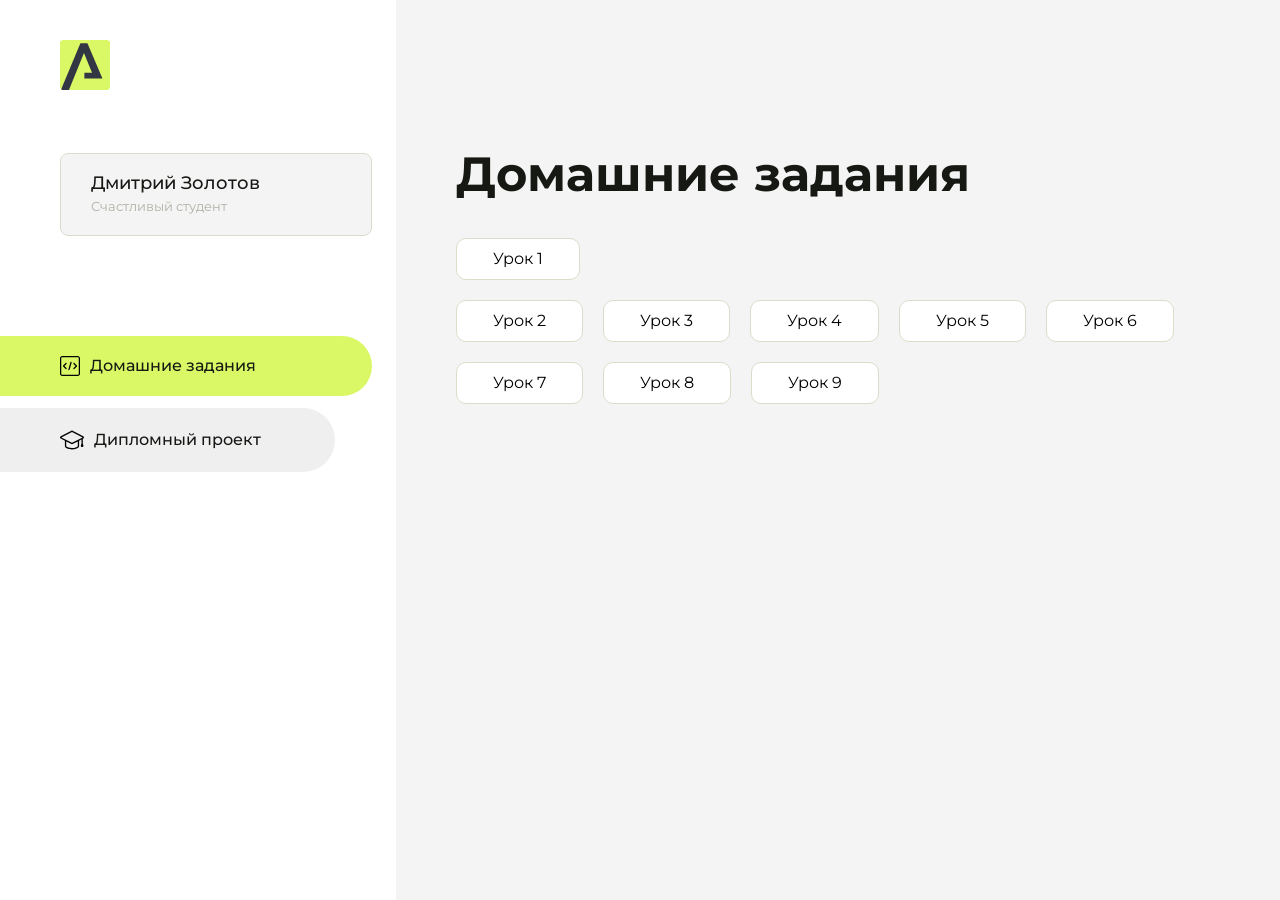
==== index.html @ ab46bfe2 "Update index.html" ====
<!DOCTYPE html>
<html lang="en">
<head>
    <meta charset="UTF-8">
    <meta name="viewport" content="width=device-width, initial-scale=1.0">
    <title>Домашняя работа</title>
    <link rel="shortcut icon" href="src/logo.ico" type="image/x-icon">
    <link rel="preconnect" href="https://fonts.googleapis.com">
    <link rel="preconnect" href="https://fonts.gstatic.com" crossorigin>
    <link href="https://fonts.googleapis.com/css2?family=Montserrat:wght@400;500;700&family=Rubik:wght@500&display=swap"
          rel="stylesheet">
    <link rel="stylesheet" href="src/style.css">
</head>
<body id="body">
<div class="overlay" id="overlay"></div>
<div class="layout">
    <div class="burger" id="burger">
        <svg viewBox="0 0 24 24" fill="none" xmlns="http://www.w3.org/2000/svg">
            <g id="SVGRepo_bgCarrier" stroke-width="0"></g>
            <g id="SVGRepo_tracerCarrier" stroke-linecap="round" stroke-linejoin="round"></g>
            <g id="SVGRepo_iconCarrier">
                <path d="M4 18L20 18" stroke="#DAF765" stroke-width="2" stroke-linecap="round"></path>
                <path d="M4 12L20 12" stroke="#DAF765" stroke-width="2" stroke-linecap="round"></path>
                <path d="M4 6L20 6" stroke="#DAF765" stroke-width="2" stroke-linecap="round"></path>
            </g>
        </svg>
    </div>
    <aside class="sidebar" id="sidebar">
        <div class="sidebar__inner">
            <div class="logo">
                <svg width="50" height="50" viewBox="0 0 50 50" fill="none" xmlns="http://www.w3.org/2000/svg">
                    <g clip-path="url(#clip0_513_74730)">
                        <path d="M46.17 -0.257004H3.83C1.57281 -0.257004 -0.257 1.57281 -0.257 3.83V46.17C-0.257 48.4272 1.57281 50.257 3.83 50.257H46.17C48.4272 50.257 50.257 48.4272 50.257 46.17V3.83C50.257 1.57281 48.4272 -0.257004 46.17 -0.257004Z"
                              fill="#DAF765"/>
                        <path d="M24.375 38.4H42.461L27.441 3.1585H20.4355C20.4355 3.1585 6.7895 35.881 1.1945 49.294C2.015 50.0275 3.0945 50.257 3.6945 50.257H8.8445L23.954 13.07L32.0465 32.8285H24.375V38.4Z"
                              fill="#323843"/>
                    </g>
                    <defs>
                        <clipPath id="clip0_513_74730">
                            <rect width="50" height="50" fill="white"/>
                        </clipPath>
                    </defs>
                </svg>
            </div>
            <div class="sidebar__user">
                <div class="sidebar__name">Дмитрий Золотов</div>
                <div class="sidebar__text">Счастливый студент</div>
            </div>
            <div class="sidebar__tabs">
                <div class="sidebar__item">
                    <button class="sidebar__button active" id="tasks">
                        <svg xmlns="http://www.w3.org/2000/svg" width="20" height="20" viewBox="0 0 20 20" fill="none">
                            <g clip-path="url(#clip0_704_74543)">
                                <path d="M17.7083 20H2.29167C1.0275 20 0 18.9725 0 17.7083V2.29167C0 1.0275 1.0275 0 2.29167 0H17.7083C18.9725 0 20 1.0275 20 2.29167V17.7083C20 18.9725 18.9725 20 17.7083 20ZM2.29167 1.25C1.7175 1.25 1.25 1.7175 1.25 2.29167V17.7083C1.25 18.2825 1.7175 18.75 2.29167 18.75H17.7083C18.2825 18.75 18.75 18.2825 18.75 17.7083V2.29167C18.75 1.7175 18.2825 1.25 17.7083 1.25H2.29167Z"
                                      fill="black"/>
                                <path d="M6.04167 13.125C5.88167 13.125 5.72167 13.0642 5.6 12.9417L3.1 10.4417C2.85583 10.1975 2.85583 9.80167 3.1 9.5575L5.6 7.0575C5.84417 6.81333 6.24 6.81333 6.48417 7.0575C6.72833 7.30167 6.72833 7.6975 6.48417 7.94167L4.42583 10L6.48417 12.0583C6.72833 12.3025 6.72833 12.6983 6.48417 12.9425C6.36167 13.0642 6.20167 13.125 6.04167 13.125Z"
                                      fill="black"/>
                                <path d="M8.95833 14.1667C8.9 14.1667 8.84 14.1583 8.78167 14.1417C8.45083 14.0442 8.26083 13.6967 8.35833 13.3658L10.4417 6.28251C10.5392 5.95084 10.8892 5.76417 11.2175 5.85917C11.5483 5.95667 11.7383 6.30417 11.6408 6.63501L9.5575 13.7183C9.47833 13.9908 9.22833 14.1667 8.95833 14.1667Z"
                                      fill="black"/>
                                <path d="M13.9583 13.125C13.7983 13.125 13.6383 13.0642 13.5167 12.9417C13.2725 12.6975 13.2725 12.3017 13.5167 12.0575L15.575 9.99916L13.5167 7.94083C13.2725 7.69666 13.2725 7.30083 13.5167 7.05666C13.7608 6.81249 14.1567 6.81249 14.4008 7.05666L16.9008 9.55666C17.145 9.80083 17.145 10.1967 16.9008 10.4408L14.4008 12.9408C14.2783 13.0642 14.1183 13.125 13.9583 13.125Z"
                                      fill="black"/>
                            </g>
                            <defs>
                                <clipPath id="clip0_704_74543">
                                    <rect width="20" height="20" fill="white"/>
                                </clipPath>
                            </defs>
                        </svg>
                        <span>Домашние задания</span></button>
                </div>
                <div class="sidebar__item">
                    <button class="sidebar__button" id="diplom">
                        <svg xmlns="http://www.w3.org/2000/svg" width="24" height="24" viewBox="0 0 24 24" fill="none">
                            <g clip-path="url(#clip0_704_74553)">
                                <path d="M23.2628 10.5971C23.7176 10.365 24 9.90375 24 9.39337C24 8.883 23.7176 8.42175 23.2628 8.18962L12.6135 2.75362C12.2291 2.55824 11.7705 2.55787 11.3854 2.75399L0.736875 8.19C0.282375 8.42175 0 8.883 0 9.39337C0 9.90375 0.282375 10.365 0.736875 10.5971L4.89038 12.7177V18.2074C4.89038 19.8154 8.412 21.393 12 21.393C15.5884 21.393 19.1096 19.815 19.1096 18.2074V12.7174L21.4609 11.517V15.8017L20.901 17.2305C20.7409 17.6389 20.7934 18.0994 21.0405 18.4616C21.2876 18.8246 21.6979 19.041 22.1366 19.041C22.5754 19.041 22.9852 18.8246 23.2324 18.462C23.4795 18.099 23.532 17.6385 23.3719 17.2301L22.8124 15.8021V10.827L23.2628 10.5971ZM17.7623 18.1721C17.6198 18.6375 15.3491 20.0419 12 20.0419C8.65088 20.0419 6.38025 18.6375 6.2415 18.2074V12.3037L6.23887 12.3019C6.23812 12.057 6.1065 11.8207 5.87325 11.7019L1.3515 9.39337L12 3.95737L22.6489 9.39337L12 14.8294L5.87325 11.7019C5.54063 11.5331 4.6695 11.6674 4.5 12C4.33012 12.3322 4.55813 12.5479 4.89038 12.7177L11.3857 16.0331C11.5781 16.1314 11.7889 16.1805 12 16.1805C12.2107 16.1805 12.4222 16.1314 12.6146 16.0331L17.7593 13.407L17.7623 18.1721Z"
                                      fill="black"/>
                            </g>
                            <defs>
                                <clipPath id="clip0_704_74553">
                                    <rect width="24" height="24" fill="white"/>
                                </clipPath>
                            </defs>
                        </svg>
                        <span>Дипломный проект</span></button>
                </div>
            </div>
        </div>

    </aside>
    <div class="content">
        <div class="container">
            <div class="content__block" id="tasksBlock">
                <div class="content__title">Домашние задания</div>
                <ul class="content__list">
                    <li class="content__list-item">
                        <a href="dimon.ark">Урок 1</a>
                    </li>
                     <ul class="content__list">
                    <li class="content__list-item">
                        <a href="Praktika">Урок 2</a>
                          <li class="content__list-item">
                        <a href="table">Урок 3</a>
                               <li class="content__list-item">
                        <a href="Form">Урок 4</a>
                    </li>
                          <li class="content__list-item">
                        <a href="fitka">Урок 5</a>
                    </li>
                           <li class="content__list-item">
                        <a href="Flexa">Урок 6</a>
                    </li>
                          <li class="content__list-item">
                        <a href="fitka-1">Урок 7</a>
                    </li>
                          <li class="content__list-item">
                        <a href="Form-1">Урок 8</a>
                    </li>
                         <li class="content__list-item">
                        <a href="fit-studio-sp">Урок 9</a>
                    </li>
                       </li> 
                </ul>
            </div>
            <div class="content__block hidden" id="diplomBlock">
                <div class="content__title">Дипломный проект</div>
                <div class="content__list-diplom">
                    <a href="ПАПКА-С-НОМЕРОМ-УРОКА">Ссылка на ДЗ</a>
                </div>
                <div class="content__decor">
                    <div class="content__decor-text">Давай проверим, чему ты научился!</div>
                    <div class="content__decor-img">
                        <img src="src/decor.png" alt="decor">
                    </div>
                </div>
            </div>
        </div>
    </div>
</div>
<script src="src/index.js"></script>
</body>
</html>
---- src/style.css ----
*{padding: 0;margin: 0;border: 0;}
*,*:before,*:after{-webkit-box-sizing: border-box;box-sizing: border-box;}
:focus,:active{outline: none;}
a:focus,a:active{outline: none;}
nav,footer,header,aside{display: block;}
html,body{
    height:100%;width:100%;
    font-size:100%;line-height:1;-ms-text-size-adjust:100%;-moz-text-size-adjust:100%;-webkit-text-size-adjust:100%;}
input,button,textarea{font-family:inherit;}
input::-ms-clear{display: none;}
button{cursor: pointer;}
button::-moz-focus-inner{padding:0;border:0;}
a,a:visited{text-decoration: none;}
a:hover{text-decoration: none;}
ul li{list-style: none;}
img{vertical-align: top;}
h1,h2,h3,h4,h5,h6{font-size:inherit;font-weight: inherit;}
a{color:inherit;}



body {
    font-family: "Montserrat",SansSerif;
    color: black;
}

body.overflow {
    overflow: hidden;
}



.layout {
    display: -webkit-box;
    display: -ms-flexbox;
    display: flex;
    min-height: 100vh;
}

.sidebar {
    padding: 40px 24px 40px 0;
    -ms-flex-negative: 0;
    flex-shrink: 0;
    background-color: white;
}



.content {
    -webkit-box-flex: 1;
    -ms-flex-positive: 1;
    flex-grow: 1;
    background-color: #F4F4F4;
}

.container {
    display: -webkit-box;
    display: -ms-flexbox;
    display: flex;
    -webkit-box-orient: vertical;
    -webkit-box-direction: normal;
    -ms-flex-direction: column;
    flex-direction: column;
    -webkit-box-pack: center;
    -ms-flex-pack: center;
    justify-content: center;
    -webkit-box-align: center;
    -ms-flex-align: center;
    align-items: center;
    padding: 150px 60px 80px 60px;
}


.logo {
    margin-left: 60px;
    margin-bottom: 60px;
}

.sidebar__user {
    background-color: #F4F4F4;
    padding: 20px 30px;
    margin-left: 60px;
    margin-bottom: 100px;
    border-radius: 8px;
    border: 1px solid #DADEC9;
}

.sidebar__name {
    color:#161814;
    font-size: 18px;
    font-weight: 500;
    margin-bottom: 6px;
}

.sidebar__text {
    color: #AFB1A7;
    font-size: 13px;
    font-weight: 400;
    line-height: 130%; /* 16.9px */
}

.sidebar__item {
    width: 372px;
}

.sidebar__button {
    display: -webkit-box;
    display: -ms-flexbox;
    display: flex;
    -webkit-box-align: center;
    -ms-flex-align: center;
    align-items: center;
    gap: 10px;
    padding: 20px 60px;
    margin-bottom: 12px;
    border-radius: 0px 100px 100px 0px;
    -webkit-transition: all .5s;
    -o-transition: all .5s;
    transition: all .5s;
    cursor: pointer;
    width: 90%;
    color:#161814;
    font-size: 16px;
    font-weight: 500;
}

.sidebar__button.active , .sidebar__button:hover {
    width: 100%;
    background-color: #DAF765;
}


.content__title {
    color: #161814;
    font-size: 48px;
    font-weight: 700;
    margin-bottom: 40px;
}

.content__list {
    display: -webkit-box;
    display: -ms-flexbox;
    display: flex;
    -webkit-box-align: center;
    -ms-flex-align: center;
    align-items: center;
    -ms-flex-wrap: wrap;
    flex-wrap: wrap;
    gap: 20px;
}



.content__list-item  {
    cursor: pointer;
    padding: 12px 18px;
    background-color: #fff;
    border-radius: 10px;
    border: 1px solid #DADEC9;
    -webkit-transition: all .3s;
    -o-transition: all .3s;
    transition: all .3s;
}

.content__list-item:hover,.content__list-diplom:hover {
    background-color: #AFB1A7;
}

li a {
    padding: 12px 18px;

}


.content__list-diplom {
    -webkit-transition: all .3s;
    -o-transition: all .3s;
    transition: all .3s;
    display: inline-block;
    padding: 12px 18px;
    background-color: #fff;
    border-radius: 10px;
    border: 1px solid #DADEC9;
}

.content__decor {
    display: -webkit-box;
    display: -ms-flexbox;
    display: flex;
    -webkit-box-align: center;
    -ms-flex-align: center;
    align-items: center;
}

.content__decor-text {
    color:#BEDD44;
    font-size: 36px;
    font-weight: 700;
    line-height: 110%; /* 39.6px */
}

.content__block {
    max-width: 1200px;
}

.content__block.hidden {
    display: none;
}

.content__decor-img img{
    width: 100%;
}

.burger {
    display: none;
    padding: 5px;
    position: fixed;
    top: 3%;
    right: 7%;
    width: 40px;
    height: 40px;
    background-color: #161814;
    border-radius: 50%;
    z-index: 10;
    border: 1px solid #DAF765;
}

@media (max-width: 768px) {
    .burger {
        display: block;
    }

    .sidebar {
        -webkit-transition: all .3s;
        -o-transition: all .3s;
        transition: all .3s;
        -webkit-transform: translateX(-100%);
        -ms-transform: translateX(-100%);
        transform: translateX(-100%);
        position: fixed;
        top: 0;
        left: 0;
        bottom: 0;
        z-index: 5;
    }

    .sidebar.show {
        -webkit-transform: translateX(0%);
        -ms-transform: translateX(0%);
        transform: translateX(0%);
    }

    .overlay {
        opacity: 0;
        pointer-events: none;
        -webkit-transition: all .3s;
        -o-transition: all .3s;
        transition: all .3s;
        position: absolute;
        top: 0;
        right: 0;
        left: 0;
        bottom: 0;
        z-index: 3;
        background-color: #000000e0;
    }

    .overlay.show {
        opacity: 1;
        pointer-events: all;
    }

    .container {
        padding: 40px 20px;
        min-height: 100%;
    }

    .content__decor {
        margin-top: 20px;
        -webkit-box-orient: vertical;
        -webkit-box-direction: normal;
        -ms-flex-direction: column;
        flex-direction: column;
    }
}

@media (max-width: 400px) {
    .sidebar__user {
        margin-left: 0;
    }
}
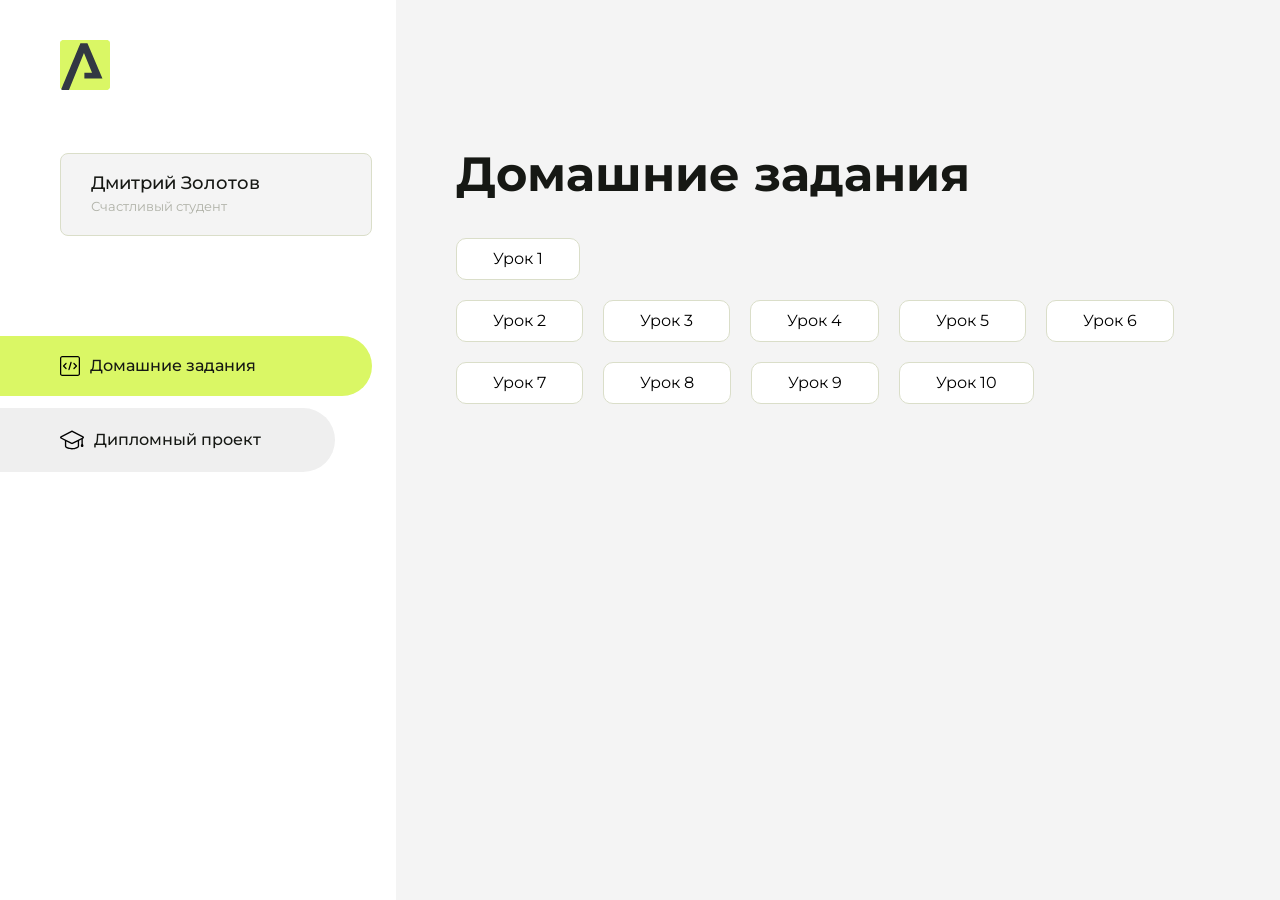
==== commit 5436a773: "Update index.html" ====
--- a/index.html
+++ b/index.html
@@ -118,6 +118,9 @@
                          <li class="content__list-item">
                         <a href="fit-studio-sp">Урок 9</a>
                     </li>
+                          <li class="content__list-item">
+                        <a href="fit-studio-sp-news">Урок 10</a>
+                    </li>
                        </li> 
                 </ul>
             </div>
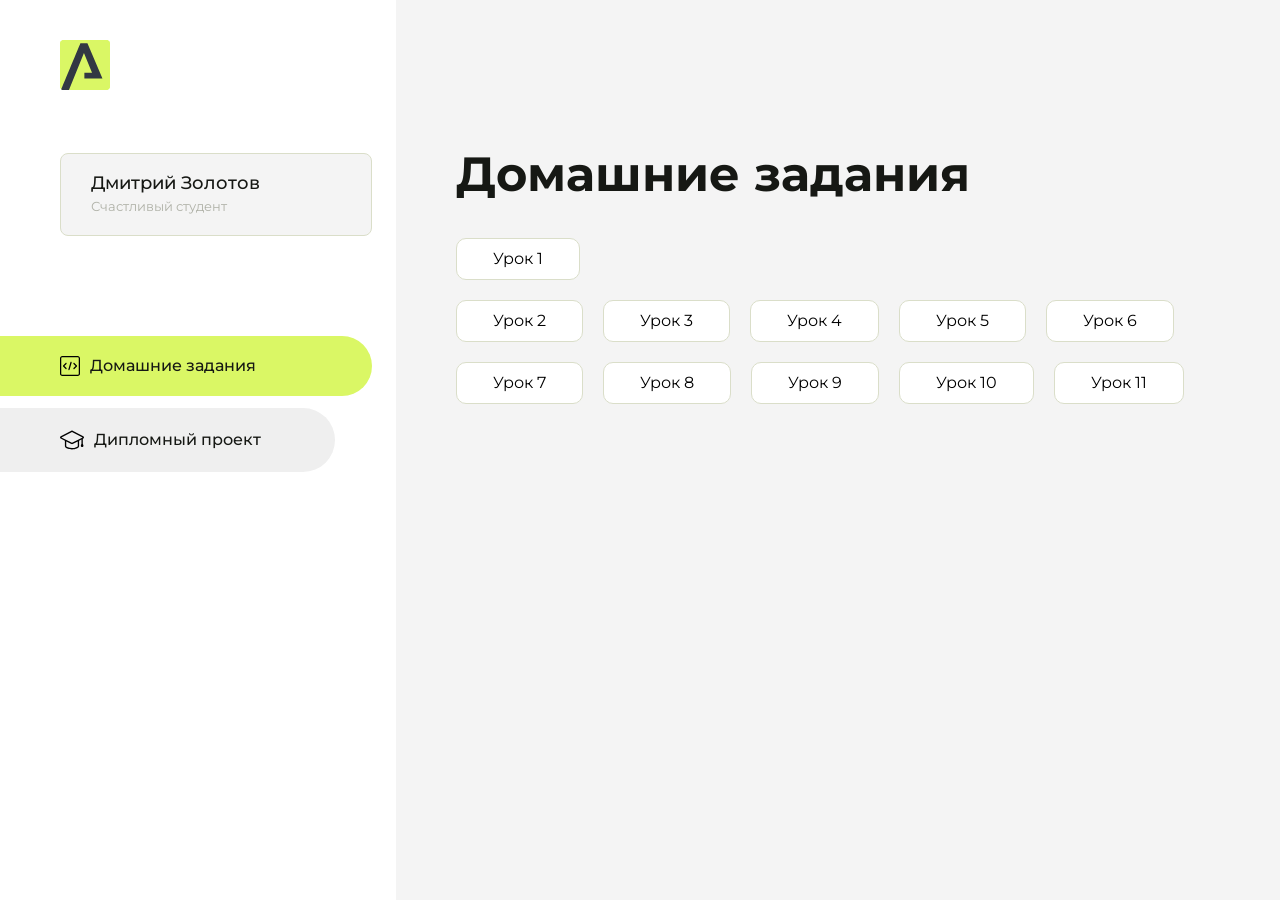
==== commit 837d1453: "Update index.html" ====
--- a/index.html
+++ b/index.html
@@ -121,6 +121,9 @@
                           <li class="content__list-item">
                         <a href="fit-studio-sp-news">Урок 10</a>
                     </li>
+                           <li class="content__list-item">
+                        <a href="fit-studio-sp-news">Урок 11</a>
+                    </li>
                        </li> 
                 </ul>
             </div>
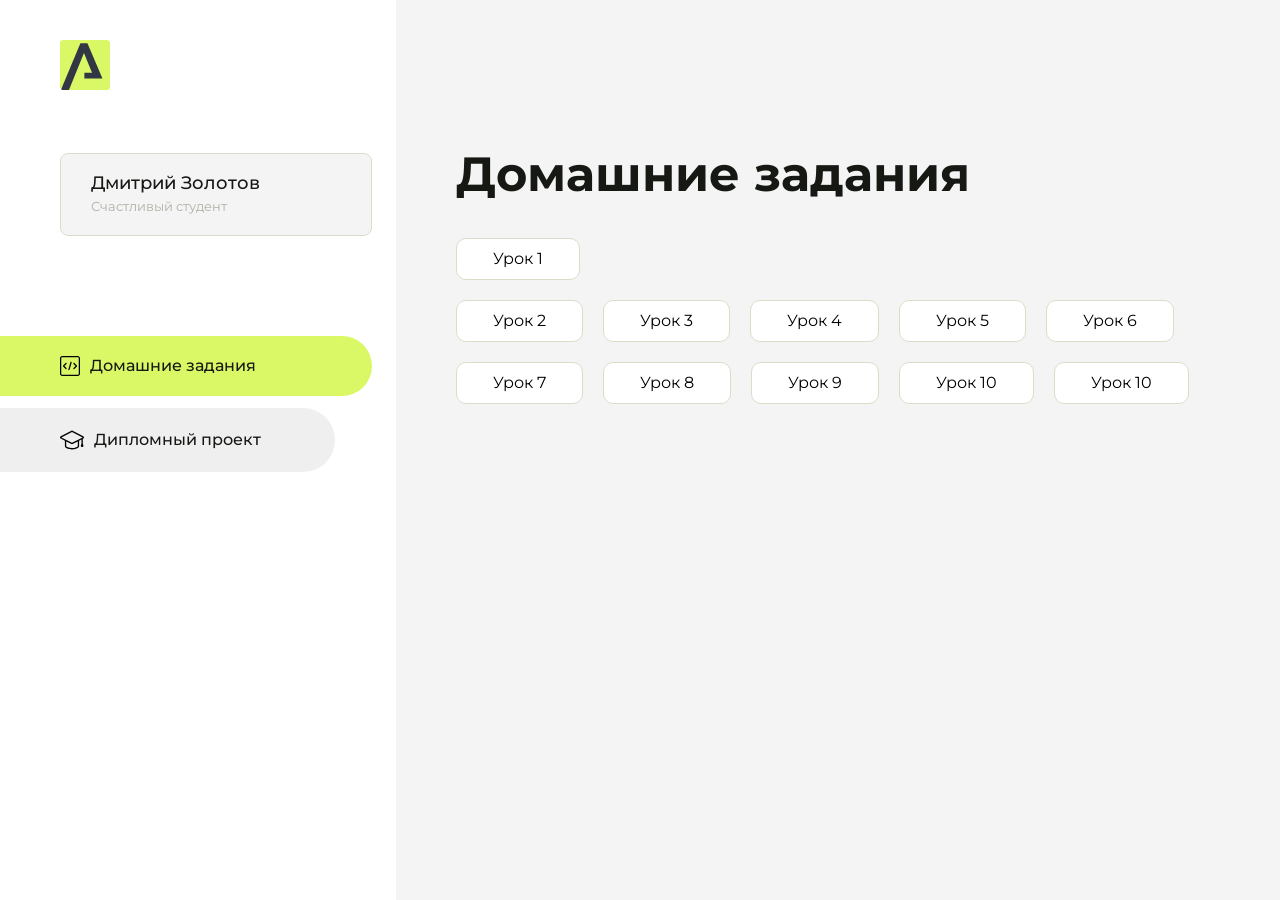
==== commit 15a150d0: "Update index.html" ====
--- a/index.html
+++ b/index.html
@@ -121,8 +121,8 @@
                           <li class="content__list-item">
                         <a href="fit-studio-sp-news">Урок 10</a>
                     </li>
-                           <li class="content__list-item">
-                        <a href="fit-studio-sp-news">Урок 11</a>
+                        <li class="content__list-item">
+                        <a href="fit-studio-faq">Урок 10</a>
                     </li>
                        </li> 
                 </ul>
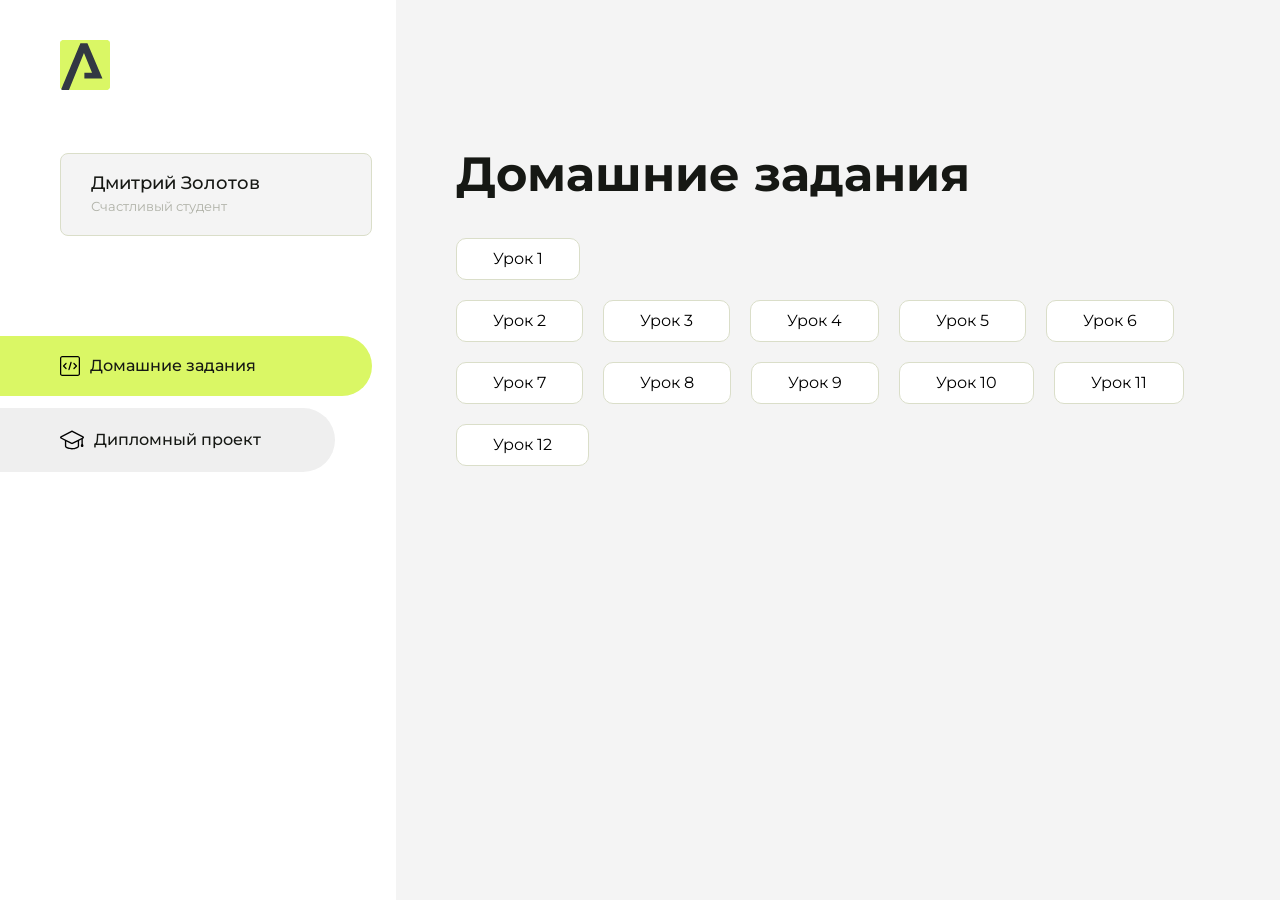
==== commit 71cf6e43: "Update index.html" ====
--- a/index.html
+++ b/index.html
@@ -122,7 +122,10 @@
                         <a href="fit-studio-sp-news">Урок 10</a>
                     </li>
                         <li class="content__list-item">
-                        <a href="fit-studio-faq">Урок 10</a>
+                        <a href="fit-studio-faq">Урок 11</a>
+                    </li>
+                           <li class="content__list-item">
+                        <a href="fit-studio">Урок 12</a>
                     </li>
                        </li> 
                 </ul>
